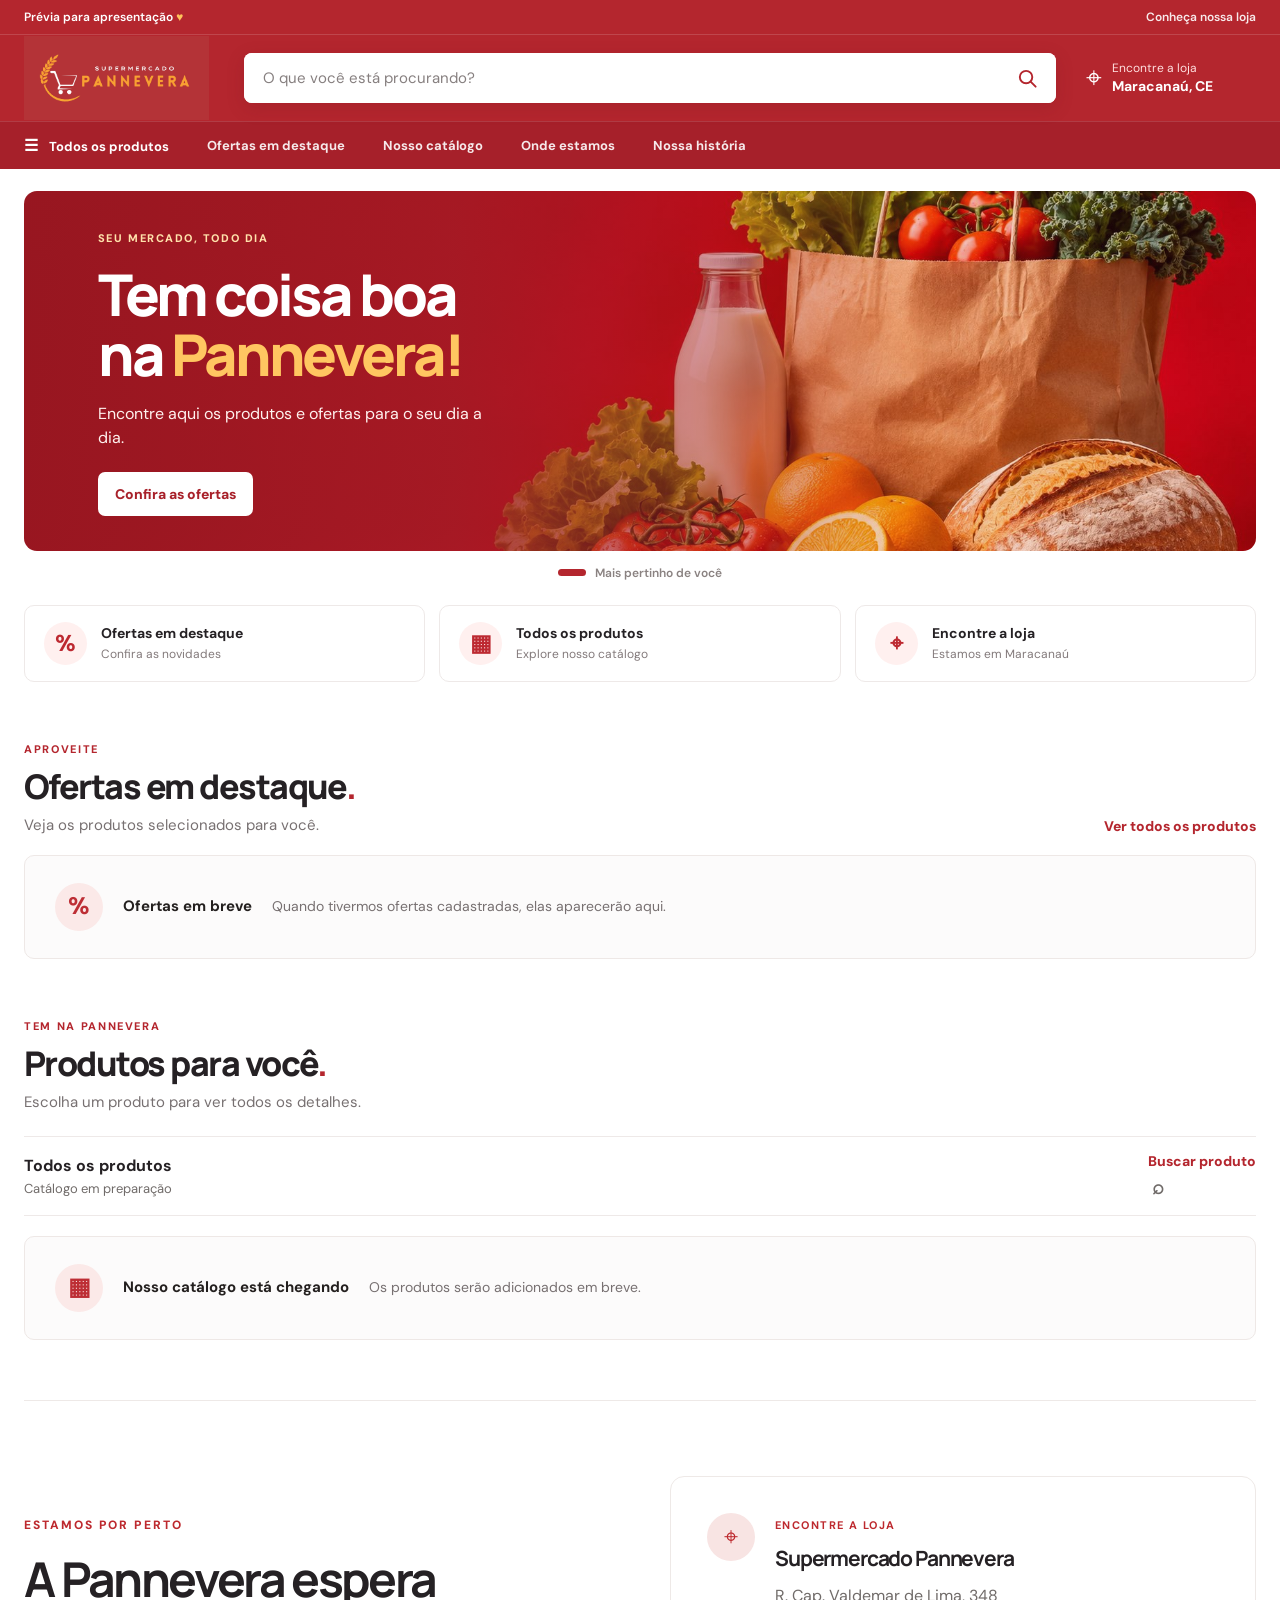
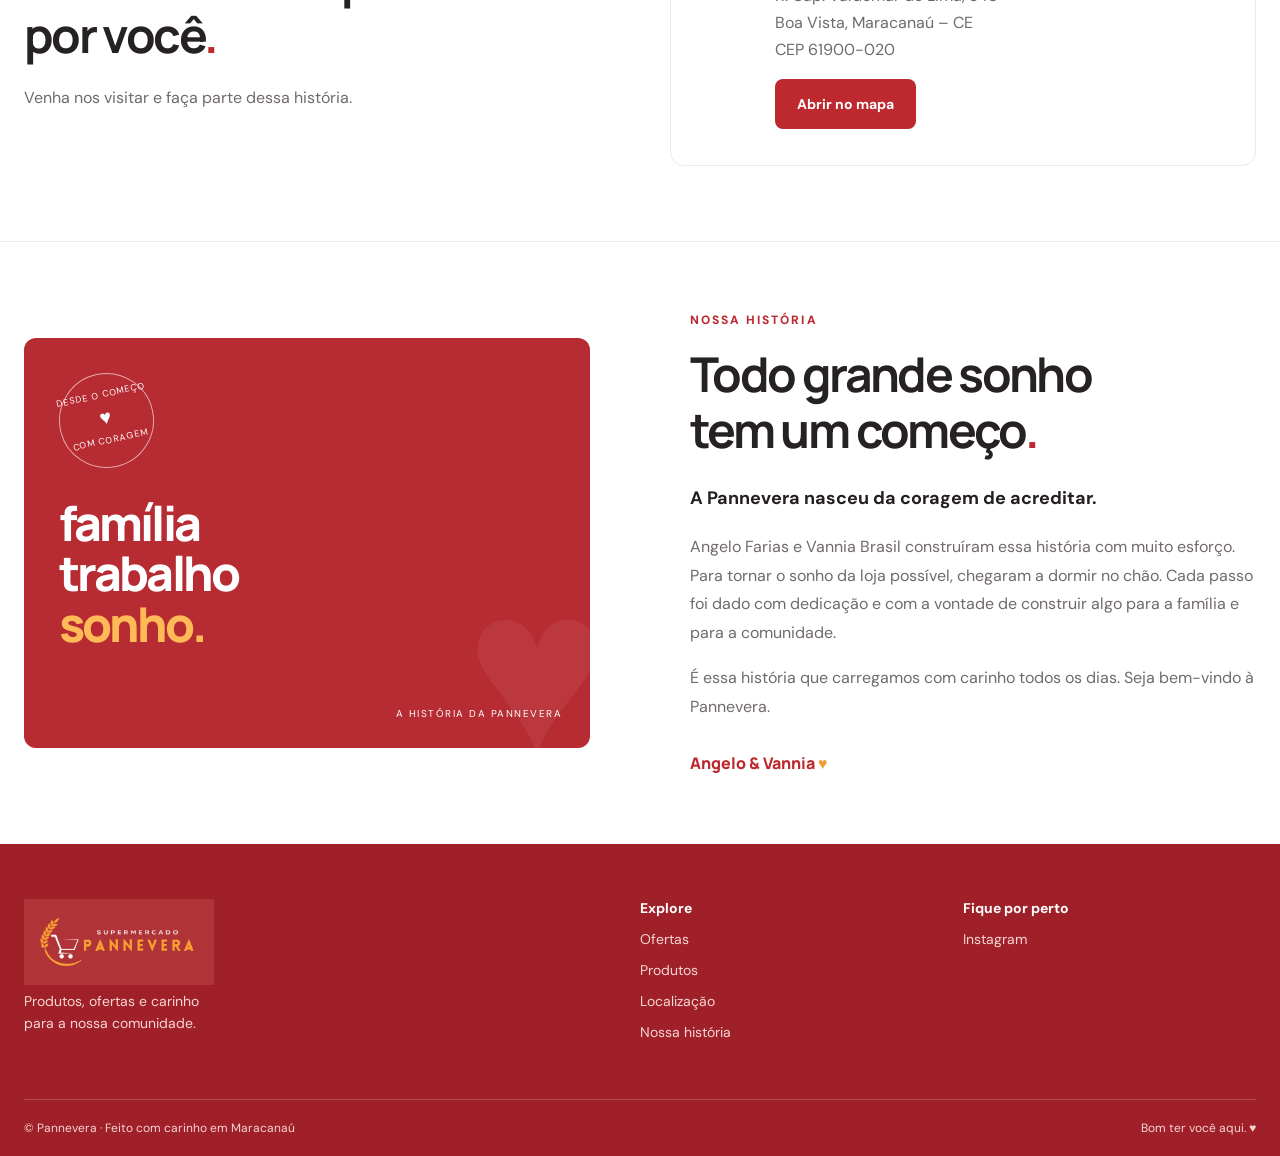
==== index.html @ aaacecc6 "Publica prévia do Supermercado Pannevera" ====
<!doctype html><html lang="pt-BR"><head><meta charset="utf-8"><meta name="viewport" content="width=device-width,initial-scale=1"><meta name="description" content="Encontre produtos e ofertas do Supermercado Pannevera em Maracanaú."><title>Pannevera | Produtos e ofertas</title><link rel="stylesheet" href="./style.css"><link rel="stylesheet" href="./redesign.css"><link rel="stylesheet" href="./home.css?v=3"></head><body class="storefront">
<header class="store-header"><div class="topline"><div class="wrap top-inner"><span>Prévia para apresentação <b>♥</b></span><a href="#localizacao">Conheça nossa loja</a></div></div><div class="wrap main-header"><a class="store-logo" href="./index.html" aria-label="Pannevera, início"><img src="./logo.png" alt="Supermercado Pannevera"></a><form id="search-form" class="header-search" role="search"><label class="sr-only" for="search">Buscar produto</label><input id="search" type="search" placeholder="O que você está procurando?" autocomplete="off"><button type="submit" aria-label="Buscar produtos"><svg viewBox="0 0 24 24" aria-hidden="true"><circle cx="10.5" cy="10.5" r="6.5"></circle><path d="m15.5 15.5 5 5"></path></svg></button></form><a class="header-location" href="#localizacao"><span class="loc-icon">⌖</span><span>Encontre a loja<strong>Maracanaú, CE</strong></span></a></div><nav class="store-nav" aria-label="Navegação principal"><div class="wrap store-nav-inner"><a class="nav-highlight" href="#produtos"><span class="menu-icon">☰</span> Todos os produtos</a><a href="#ofertas">Ofertas em destaque</a><a href="#produtos">Nosso catálogo</a><a href="#localizacao">Onde estamos</a><a href="#historia">Nossa história</a></div></nav></header><main><section class="hero-wrap wrap" aria-label="Bem-vindo à Pannevera"><div class="hero-banner"><div class="hero-content"><span class="hero-tag">SEU MERCADO, TODO DIA</span><h1>Tem coisa boa<br>na <em>Pannevera!</em></h1><p>Encontre aqui os produtos e ofertas para o seu dia a dia.</p><a href="#ofertas" class="hero-button">Confira as ofertas</a></div></div><div class="hero-bottom"><span class="active-dot"></span><span class="hero-caption">Mais pertinho de você</span></div></section>
<section class="quick-links wrap" aria-label="Acesso rápido"><a href="#ofertas"><span class="quick-icon">%</span><span><strong>Ofertas em destaque</strong><small>Confira as novidades</small></span></a><a href="#produtos"><span class="quick-icon">▦</span><span><strong>Todos os produtos</strong><small>Explore nosso catálogo</small></span></a><a href="#localizacao"><span class="quick-icon">⌖</span><span><strong>Encontre a loja</strong><small>Estamos em Maracanaú</small></span></a></section>
<section id="ofertas" class="store-section wrap"><div class="shelf-heading"><div><span class="shelf-kicker">APROVEITE</span><h2>Ofertas em destaque<span>.</span></h2><p>Veja os produtos selecionados para você.</p></div><a class="shelf-link" href="#produtos">Ver todos os produtos</a></div><div id="offers" class="catalog offers-grid" aria-live="polite"><div class="empty">Carregando ofertas...</div></div></section>
<section id="produtos" class="store-section wrap"><div class="shelf-heading"><div><span class="shelf-kicker">TEM NA PANNEVERA</span><h2>Produtos para você<span>.</span></h2><p>Escolha um produto para ver todos os detalhes.</p></div></div><div class="catalog-bar"><div><strong>Todos os produtos</strong><span id="count">Carregando catálogo...</span></div><a class="shelf-link" href="#search">Buscar produto <span>⌕</span></a></div><div id="catalog" class="catalog" aria-live="polite"></div></section><section id="localizacao" class="section wrap visit"><div><span class="eyebrow">ESTAMOS POR PERTO</span><h2>A Pannevera espera<br>por você<span class="red">.</span></h2><p>Venha nos visitar e faça parte dessa história.</p></div><div class="address-card"><span class="pin">⌖</span><div><small>ENCONTRE A LOJA</small><h3>Supermercado Pannevera</h3><p>R. Cap. Valdemar de Lima, 348<br>Boa Vista, Maracanaú – CE<br>CEP 61900-020</p><a class="button" href="https://www.google.com/maps/search/?api=1&query=R.%20Cap.%20Valdemar%20de%20Lima%2C%20348%20-%20Boa%20Vista%2C%20Maracana%C3%BA%20-%20CE%2C%2061900-020" target="_blank" rel="noopener noreferrer">Abrir no mapa</a></div></div></section><section id="historia" class="story"><div class="wrap story-grid"><div class="story-art"><div class="story-stamp">DESDE O COMEÇO<br><strong>♥</strong><br>COM CORAGEM</div><div class="story-word">família<br>trabalho<br><em>sonho.</em></div><div class="story-caption">A HISTÓRIA DA PANNEVERA</div></div><div class="story-copy"><span class="eyebrow">NOSSA HISTÓRIA</span><h2>Todo grande sonho<br>tem um começo<span class="red">.</span></h2><p class="lead">A Pannevera nasceu da coragem de acreditar.</p><p>Angelo Farias e Vannia Brasil construíram essa história com muito esforço. Para tornar o sonho da loja possível, chegaram a dormir no chão. Cada passo foi dado com dedicação e com a vontade de construir algo para a família e para a comunidade.</p><p>É essa história que carregamos com carinho todos os dias. Seja bem-vindo à Pannevera.</p><div class="signature">Angelo & Vannia <span>♥</span></div></div></div></section></main><footer><div class="wrap footer-grid"><div><img src="./logo.png" alt="Supermercado Pannevera"><p>Produtos, ofertas e carinho<br>para a nossa comunidade.</p></div><div><b>Explore</b><a href="#ofertas">Ofertas</a><a href="#produtos">Produtos</a><a href="#localizacao">Localização</a><a href="#historia">Nossa história</a></div><div><b>Fique por perto</b><a href="https://www.instagram.com/supermercadopannevera/" target="_blank" rel="noopener noreferrer">Instagram</a></div></div><div class="wrap footer-bottom">© Pannevera · Feito com carinho em Maracanaú <span>Bom ter você aqui. ♥</span></div></footer><script src="./app.js?v=preview1" defer></script></body></html>
---- style.css ----
@import url('https://fonts.googleapis.com/css2?family=DM+Sans:wght@400;500;600;700&family=Manrope:wght@400;600;700;800&display=swap');
:root{--red:#bd292e;--deep:#8c1e25;--ink:#24201f;--muted:#706b69;--pale:#fff3f2;--line:#eee9e7}*{box-sizing:border-box}html{scroll-behavior:smooth}body{margin:0;font-family:'DM Sans',sans-serif;color:var(--ink);background:white}a{color:inherit;text-decoration:none}button,input,textarea,select{font:inherit}.wrap{width:min(1180px,calc(100% - 48px));margin:auto}.header{border-bottom:1px solid var(--line);background:white}.nav{height:88px;display:flex;align-items:center;gap:54px}.brand img{width:168px;display:block;border-radius:3px}.nav nav{display:flex;gap:33px;margin-left:auto;font-size:14px;font-weight:700}.nav nav a:hover,.text-link:hover{color:var(--red)}.nav-cta{padding:13px 19px;border:1px solid #ead8d8;border-radius:8px;color:var(--red);font-size:14px;font-weight:700}.hero{display:grid;grid-template-columns:1fr 0.92fr;gap:65px;align-items:center;padding-top:69px;padding-bottom:74px}.eyebrow{font-size:12px;letter-spacing:.17em;font-weight:800;color:var(--red);display:block}.eyebrow i{display:inline-block;width:8px;height:8px;border-radius:100%;background:var(--red);margin-right:8px}h1,h2,h3,p{margin-top:0}h1,h2,h3{font-family:Manrope,sans-serif;letter-spacing:-.055em}h1{font-size:clamp(48px,5.3vw,72px);line-height:1.08;margin:25px 0}h1 em{font-style:normal;color:var(--red)}.hero-copy>p{color:var(--muted);font-size:18px;line-height:1.7;max-width:440px}.hero-actions{display:flex;align-items:center;gap:28px;margin-top:32px}.button{display:inline-flex;align-items:center;justify-content:center;background:var(--red);color:white;padding:16px 22px;border:0;border-radius:8px;font-weight:700;font-size:14px;cursor:pointer}.button:hover{background:var(--deep)}.text-link{font-size:14px;font-weight:700}.text-link span{color:var(--red)}.hero-note{display:flex;gap:12px;align-items:center;margin-top:50px;color:var(--muted);font-size:13px;line-height:1.5}.hero-note b{color:var(--ink)}.note-icon{display:grid;place-items:center;width:40px;height:40px;border-radius:50%;background:var(--pale);color:var(--red)}.hero-art{height:440px;position:relative;overflow:hidden;border-radius:18px;background:#b42b31;color:#fff2e9;padding:28px;box-shadow:0 20px 40px #9d34341a}.hero-art:before,.hero-art:after{content:'';position:absolute;width:400px;height:400px;border:1px solid #ffffff35;border-radius:50%;top:45px;left:20%;}.hero-art:after{width:320px;height:320px;top:85px;left:28%}.art-top,.art-bottom{position:absolute;font-weight:700;letter-spacing:.15em;font-size:10px;z-index:2}.art-bottom{bottom:28px;left:28px;right:28px;display:flex;justify-content:space-between}.basket{position:absolute;z-index:1;font-size:164px;top:100px;left:26%;filter:drop-shadow(0 14px 10px #751a1f55)}.art-label{position:absolute;z-index:3;bottom:74px;right:24px;background:#ffb249;color:#832027;padding:14px 22px;transform:rotate(-5deg);border-radius:4px}.art-label small,.art-label strong{display:block}.art-label small{font-size:9px;letter-spacing:.12em;font-weight:bold}.art-label strong{font-family:Manrope;font-size:24px}.spark{position:absolute;color:#ffb249;font-size:44px}.s1{top:70px;right:50px}.s2{bottom:110px;left:45px}.benefits{background:#faf8f7;border-block:1px solid var(--line)}.benefits-inner{display:grid;grid-template-columns:repeat(3,1fr);padding:26px 0}.benefits-inner>div{display:flex;justify-content:center;gap:18px;border-right:1px solid #e8e1df}.benefits-inner>div:last-child{border:0}.benefits b{font-family:Manrope;font-size:24px;color:#d99b9b}.benefits strong,.benefits small{display:block;font-size:14px}.benefits small{color:var(--muted);margin-top:3px}.section{padding-top:110px;padding-bottom:110px}.section-head{display:flex;justify-content:space-between;align-items:end;gap:30px}.section-head p{max-width:300px;color:var(--muted);line-height:1.6}.section h2,.story h2{font-size:clamp(34px,4vw,48px);line-height:1.17;margin:18px 0 24px}.red{color:var(--red)}.catalog-bar{margin-top:45px;padding:20px 0;border-block:1px solid var(--line);display:flex;justify-content:space-between;align-items:center;gap:20px}.catalog-bar strong,.catalog-bar span{display:block}.catalog-bar span{font-size:13px;color:var(--muted);margin-top:4px}.search{display:flex;align-items:center;gap:8px;background:#f7f6f5;padding:10px 14px;border-radius:8px}.search span{font-size:24px!important;margin:0}.search input{border:0;background:none;outline:none;min-width:190px}.catalog{display:grid;grid-template-columns:repeat(4,1fr);gap:20px;margin-top:28px}.empty{grid-column:1/-1;background:#faf8f7;text-align:center;padding:45px 20px;border-radius:12px;color:var(--muted);line-height:1.7}.empty strong{display:block;color:var(--ink);font-size:18px}.product{border:1px solid var(--line);border-radius:12px;overflow:hidden;transition:transform .2s,box-shadow .2s}.product:hover{transform:translateY(-4px);box-shadow:0 10px 30px #22111110}.product-image{height:185px;background:#f8f5f4;display:grid;place-items:center;font-size:48px}.product-image img{width:100%;height:100%;object-fit:contain}.product-info{padding:18px}.product-info h3{font-size:17px;letter-spacing:-.02em;margin:4px 0 10px}.product-info small{color:var(--muted)}.product-info strong{display:block;color:var(--red);font-size:20px;margin-top:12px}.story{background:#fff6f5;padding:105px 0}.story-grid{display:grid;grid-template-columns:1fr 1fr;gap:100px;align-items:center}.story-art{height:410px;background:#be3034;border-radius:14px;padding:35px;color:white;position:relative;overflow:hidden}.story-art:after{content:'♥';position:absolute;font-size:240px;right:-18px;bottom:-80px;color:#ffffff10}.story-stamp{font-size:9px;line-height:1.6;letter-spacing:.12em;border:1px solid #ffffff99;width:95px;height:95px;border-radius:50%;text-align:center;padding-top:13px;transform:rotate(-12deg)}.story-stamp strong{font-size:20px}.story-word{font:800 48px/1.05 Manrope;letter-spacing:-.06em;margin-top:30px}.story-word em{color:#ffba58;font-style:normal}.story-caption{position:absolute;bottom:28px;right:28px;letter-spacing:.15em;font-size:10px}.story-copy p{color:var(--muted);line-height:1.8}.story-copy .lead{color:var(--ink);font-weight:700;font-size:18px}.signature{font-family:Manrope;font-weight:800;margin-top:30px;color:var(--red)}.signature span{color:#ef9c39}.visit{display:grid;grid-template-columns:1fr 1fr;gap:60px;align-items:center}.visit>div>p{color:var(--muted)}.address-card{background:#faf8f7;border:1px solid var(--line);border-radius:14px;padding:36px;display:flex;gap:20px}.pin{width:48px;height:48px;flex-shrink:0;display:grid;place-items:center;background:#f8e4e3;color:var(--red);border-radius:50%;font-size:25px}.address-card small{font-size:11px;letter-spacing:.13em;font-weight:bold;color:var(--red)}.address-card h3{margin:10px 0;font-size:21px}.address-card p{line-height:1.7;color:var(--muted)}footer{background:#9f252b;color:#fff}footer .footer-grid{display:grid;grid-template-columns:2fr 1fr 1fr;gap:30px;padding-top:55px;padding-bottom:45px}footer img{width:190px}footer p{font-size:14px;line-height:1.6;color:#f6d5d4}footer b,footer a{display:block;font-size:14px;margin:0 0 13px}footer a{color:#f6d5d4}.footer-bottom{padding:20px 0;border-top:1px solid #ffffff33;font-size:12px;color:#f6d5d4}.footer-bottom span{float:right}.detail{max-width:900px;margin:60px auto 100px;display:grid;grid-template-columns:1fr 1fr;gap:55px}.detail .product-image{height:380px;border-radius:14px}.detail h1{font-size:42px}.detail .price{font-size:30px;color:var(--red);font-weight:800}.detail p{line-height:1.7;color:var(--muted)}.back{color:var(--red);font-weight:700;display:inline-block;margin-top:35px}.panel{max-width:900px;margin:50px auto 100px}.panel h1{font-size:40px}.panel form{display:grid;grid-template-columns:1fr 1fr;gap:16px;background:#faf8f7;padding:28px;border-radius:12px}.panel label{display:flex;flex-direction:column;gap:7px;font-size:14px;font-weight:700}.panel input,.panel textarea{padding:12px;border:1px solid #ddd4d2;border-radius:7px;background:white}.panel textarea{min-height:90px}.wide{grid-column:1/-1}.panel-list{margin-top:40px}.admin-row{display:flex;justify-content:space-between;align-items:center;gap:16px;border-bottom:1px solid var(--line);padding:15px 0}.admin-row button{border:1px solid #ddd;background:white;border-radius:6px;padding:8px 12px;cursor:pointer}.admin-row .delete{color:var(--red)}.notice{color:var(--red);font-weight:700}.help{color:var(--muted);line-height:1.6;font-size:14px}@media(max-width:760px){.wrap{width:min(100% - 32px,1180px)}.nav{height:72px;gap:10px}.brand img{width:140px}.nav nav{gap:13px;font-size:12px}.nav-cta{display:none}.hero{grid-template-columns:1fr;gap:30px;padding-top:45px}.hero-art{height:310px}.basket{font-size:110px;top:70px}.hero-art:before{top:0}.hero-art:after{top:30px}.hero-note{margin-top:30px}.benefits-inner>div{justify-content:start;gap:8px}.benefits b{display:none}.benefits strong,.benefits small{font-size:12px}.benefits-inner>div+div{padding-left:10px}.section{padding-top:75px;padding-bottom:75px}.section-head{display:block}.catalog{grid-template-columns:repeat(2,1fr);gap:12px}.product-image{height:140px}.story-grid,.visit,.detail{grid-template-columns:1fr;gap:35px}.story{padding:75px 0}.story-art{height:320px}.story-word{font-size:39px}.footer-grid{grid-template-columns:1fr 1fr!important}footer .footer-grid>div:first-child{grid-column:1/-1}.footer-bottom span{display:none}.detail{margin:30px auto 70px}.detail .product-image{height:280px}.panel form{grid-template-columns:1fr}.wide{grid-column:auto}.catalog-bar{align-items:stretch;flex-direction:column}.search input{width:100%}}
---- redesign.css ----
.header{background:#b72b32;border:0;color:white}.nav{height:88px}.brand img{width:168px}.nav nav{gap:30px}.nav nav a{color:#fff;opacity:.88;transition:opacity .2s}.nav nav a:hover{color:white;opacity:1}.nav-cta{border-color:#fff8;color:white;transition:background .2s,color .2s}.nav-cta:hover{background:white;color:var(--red)}
.shop-intro{display:grid;grid-template-columns:1fr .72fr;align-items:center;gap:50px;padding-top:50px;padding-bottom:52px}.shop-intro h1{font-size:clamp(40px,4.6vw,61px);line-height:1.12;margin:18px 0}.shop-intro h1 em{font-style:normal;color:var(--red)}.shop-intro p,.section-title p{color:var(--muted);line-height:1.65}.shop-intro .button{margin-top:10px}.intro-card{min-height:250px;border:1px solid #eee5e3;border-radius:20px;background:#fff;display:flex;flex-direction:column;justify-content:space-between;padding:25px 30px;overflow:hidden;box-shadow:0 14px 40px #4c17170a}.intro-card>span{font-size:10px;letter-spacing:.16em;font-weight:800;color:#9b8b88}.intro-icons{text-align:center;font-size:50px;letter-spacing:10px}.intro-icons b{font-size:82px}.intro-card strong{font:800 24px Manrope;letter-spacing:-.05em}.intro-card strong span{color:var(--red)}
.shopping-section{padding-top:46px;padding-bottom:46px;border-top:1px solid var(--line);scroll-margin-top:24px}.section-title{display:flex;align-items:end;justify-content:space-between;gap:24px}.section-title h2{font:800 clamp(32px,3.7vw,44px)/1.15 Manrope;letter-spacing:-.055em;margin:13px 0 8px}.section-title p{margin:0}.section-title .text-link{white-space:nowrap;padding-bottom:5px;color:var(--red)}.offers-grid{margin-top:25px}.catalog-bar{margin-top:25px}.empty{background:#fff;border:1px dashed #e2d6d4;padding:35px 20px}.product{position:relative}.product-image{background:#faf8f7}.offer-label{position:absolute;top:12px;left:12px;z-index:1;padding:7px 10px;background:var(--red);color:white;border-radius:5px;font-size:11px;letter-spacing:.05em;font-weight:800}.offer-until{display:block;margin-top:7px;color:var(--muted);font-size:12px}.story{background:white;border-top:1px solid var(--line);padding:75px 0}.story-art{background:#b72b32}.visit{border-top:1px solid var(--line);padding-top:75px;padding-bottom:75px}.address-card{background:#fff}.product,.button,.intro-card{transition:transform .2s ease,box-shadow .2s ease,background-color .2s ease}.button:hover{transform:translateY(-2px)}.product:hover{transform:translateY(-5px)}.panel label.offer-check{flex-direction:row;align-items:center;gap:10px}.panel label.offer-check input{width:18px;height:18px;accent-color:var(--red)}
@media(max-width:760px){.nav{height:auto;min-height:78px;flex-wrap:wrap;padding-top:10px;padding-bottom:10px}.nav nav{width:100%;order:2;margin:0;justify-content:space-between;gap:8px;font-size:12px}.shop-intro{grid-template-columns:1fr;gap:25px;padding-top:40px;padding-bottom:40px}.shop-intro h1{font-size:40px}.intro-card{min-height:175px;padding:18px 22px}.intro-icons{font-size:30px}.intro-icons b{font-size:52px}.intro-card strong{font-size:20px}.shopping-section{padding-top:36px;padding-bottom:36px}.section-title{align-items:start;flex-direction:column;gap:14px}.section-title h2{font-size:33px}.section-title .text-link{padding:0}.story{padding:60px 0}.visit{padding-top:60px;padding-bottom:60px}}
@media(prefers-reduced-motion:reduce){html{scroll-behavior:auto}.product,.button,.intro-card,.nav nav a,.nav-cta{transition:none}.button:hover,.product:hover{transform:none}}
---- home.css ----
.storefront{--retail-red:#b4262e;--red-dark:#8f1d25;--red-light:#fff2f1;--store-ink:#252124;color:var(--store-ink);background:#fff;font-family:'DM Sans',sans-serif}.storefront .wrap{width:min(1240px,calc(100% - 48px))}.sr-only{position:absolute;width:1px;height:1px;padding:0;margin:-1px;overflow:hidden;clip:rect(0,0,0,0);white-space:nowrap;border:0}.store-header{color:white;background:var(--retail-red)}.topline{border-bottom:1px solid #ffffff26;font-size:12px;font-weight:600}.top-inner{height:34px;display:flex;align-items:center;justify-content:space-between}.top-inner b{color:#ffc35b}.top-inner a{color:#fff;opacity:.9}.main-header{display:grid;grid-template-columns:190px minmax(200px,1fr) 170px;align-items:center;gap:30px;min-height:86px}.store-logo img{display:block;width:185px;mix-blend-mode:lighten}.header-search{height:50px;display:flex;overflow:hidden;background:white;border-radius:8px;box-shadow:0 5px 18px #71121c33}.header-search:focus-within{outline:3px solid #ffd279}.header-search input{width:100%;border:0;outline:0;background:#fff;padding:0 19px;font-size:15px;color:#272123}.header-search input::placeholder{color:#867f7f}.header-search button{width:60px;border:0;background:#fff;display:grid;place-items:center;cursor:pointer}.header-search button svg{width:23px;fill:none;stroke:var(--retail-red);stroke-width:2;stroke-linecap:round}.header-location{display:flex;gap:10px;align-items:center;font-size:12px;color:#ffdfdf;line-height:1.4}.header-location strong{display:block;color:white;font-size:14px}.loc-icon{font-size:28px;color:white}.store-nav{border-top:1px solid #ffffff20;background:#a6202a}.store-nav-inner{display:flex;align-items:center;gap:38px;min-height:47px;font-size:13px;font-weight:700;white-space:nowrap}.store-nav a{color:white;opacity:.9;transition:opacity .2s}.store-nav a:hover{opacity:1}.store-nav .nav-highlight{opacity:1}.menu-icon{font-size:16px;margin-right:8px}
.hero-wrap{padding-top:22px}.hero-banner{min-height:330px;display:flex;align-items:center;border-radius:13px;overflow:hidden;background-color:#b32730;background-image:linear-gradient(90deg,rgba(151,23,33,.96) 0%,rgba(161,28,38,.88) 35%,rgba(173,31,42,.14) 72%),url('./hero-groceries.jpg');background-size:cover;background-position:center}.hero-content{color:white;width:55%;padding:35px 6%}.hero-tag{display:inline-block;font-size:11px;letter-spacing:.14em;font-weight:800;color:#ffe2ab}.hero-content h1{font:800 clamp(35px,4.5vw,58px)/1.05 Manrope,sans-serif;letter-spacing:-.055em;margin:17px 0}.hero-content h1 em{font-style:normal;color:#ffc661}.hero-content p{font-size:16px;max-width:400px;line-height:1.5;color:#fff2ef;margin-bottom:22px}.hero-button{display:inline-flex;align-items:center;gap:24px;background:white;color:#a8212a;font-size:14px;font-weight:800;padding:13px 17px;border-radius:7px;transition:transform .2s,box-shadow .2s}.hero-button:hover{transform:translateY(-2px);box-shadow:0 8px 18px #73151c55}.hero-button span{font-size:22px;line-height:14px}.hero-bottom{display:flex;align-items:center;justify-content:center;gap:9px;margin:14px 0 2px}.active-dot{height:7px;width:28px;border-radius:20px;background:var(--retail-red)}.hero-caption{color:#8a8281;font-size:12px;font-weight:600}
.quick-links{display:grid;grid-template-columns:repeat(3,1fr);gap:14px;margin-top:24px}.quick-links>a{display:flex;gap:14px;align-items:center;padding:16px 19px;border:1px solid #eee9e8;border-radius:10px;background:white;transition:transform .2s,box-shadow .2s,border-color .2s}.quick-links>a:hover{transform:translateY(-3px);border-color:#ecc5c4;box-shadow:0 10px 25px #601e1e0c}.quick-icon{width:43px;height:43px;border-radius:50%;background:#fff0ef;color:#bd2931;display:grid;place-items:center;font-size:23px;font-weight:800;flex:none}.quick-links strong,.quick-links small{display:block}.quick-links strong{font-size:14px}.quick-links small{font-size:12px;color:#837a7b;margin-top:4px}.quick-links a>b{margin-left:auto;color:#b82a31;font-size:22px}
.store-section{padding-top:55px;scroll-margin-top:20px}.shelf-heading{display:flex;justify-content:space-between;align-items:end;gap:20px}.shelf-kicker{color:#b4262e;font-size:11px;letter-spacing:.15em;font-weight:800}.shelf-heading h2{font:800 clamp(26px,3vw,34px)/1.2 Manrope,sans-serif;letter-spacing:-.045em;margin:8px 0}.shelf-heading h2 span{color:#b4262e}.shelf-heading p{margin:0;color:#777071;font-size:15px}.shelf-link{font-size:14px;font-weight:800;color:#b4262e;white-space:nowrap}.shelf-link span{font-size:20px;vertical-align:-1px;margin-left:4px}.storefront .catalog{margin-top:20px;gap:16px;grid-template-columns:repeat(5,1fr)}.storefront .empty{grid-column:1/-1;text-align:left;display:flex;align-items:center;gap:6px 20px;flex-wrap:wrap;padding:27px 30px;border:1px solid #eee8e6;background:#fcfbfb;color:#777071;border-radius:10px}.storefront .empty:before{content:'%';font-size:24px;font-weight:800;color:#bd2e35;display:grid;place-items:center;width:48px;height:48px;flex:none;border-radius:50%;background:#fbe9e8}.storefront #catalog .empty:before{content:'▦'}.storefront .empty strong{font-size:15px}.storefront .empty span{font-size:14px}.storefront .product{border:1px solid #eee9e8;box-shadow:none;border-radius:10px;transition:transform .2s,box-shadow .2s}.storefront .product:hover{box-shadow:0 12px 30px #36100d12}.storefront .product-image{height:180px;background:#fbfafa}.storefront .product-info h3{font-size:15px;line-height:1.4;min-height:42px}.storefront .product-info strong{font-size:22px;color:#262123}.storefront .offer-label{background:#c52b32}.storefront .catalog-bar{border:0;border-top:1px solid #eee9e8;border-bottom:1px solid #eee9e8;margin-top:24px;padding:15px 0}.storefront .visit{margin-top:60px}.storefront .story{padding:70px 0}.storefront .story-art{border-radius:12px}.storefront footer{background:#9f2028}
@media(max-width:850px){.main-header{grid-template-columns:155px 1fr;gap:14px}.store-logo img{width:150px}.header-location{display:none}.store-nav-inner{gap:23px;overflow-x:auto;scrollbar-width:none}.store-nav-inner::-webkit-scrollbar{display:none}.storefront .catalog{grid-template-columns:repeat(3,1fr)}.hero-banner{min-height:285px}.hero-content{width:65%}.quick-links{gap:8px}.quick-links>a{padding:12px}.quick-links small{font-size:11px}}
@media(max-width:600px){.storefront .wrap{width:calc(100% - 32px)}.topline{font-size:11px}.main-header{grid-template-columns:1fr;gap:10px;padding-top:12px;padding-bottom:14px}.store-logo img{width:145px}.header-search{height:46px}.store-nav-inner{min-height:44px}.hero-wrap{padding-top:15px}.hero-banner{min-height:295px;background-position:62% center;background-image:linear-gradient(90deg,rgba(151,23,33,.96),rgba(161,28,38,.82) 55%,rgba(173,31,42,.16)),url('./hero-groceries.jpg')}.hero-content{width:82%;padding:24px}.hero-content h1{font-size:36px}.hero-content p{font-size:14px}.hero-bottom{margin-top:12px}.quick-links{grid-template-columns:1fr;gap:8px;margin-top:18px}.quick-links>a{padding:10px 14px}.quick-icon{width:38px;height:38px;font-size:20px}.store-section{padding-top:45px}.shelf-heading{align-items:flex-start;flex-direction:column;gap:12px}.shelf-heading h2{font-size:28px}.storefront .catalog{grid-template-columns:repeat(2,1fr);gap:10px}.storefront .product-image{height:140px}.storefront .product-info{padding:13px}.storefront .product-info strong{font-size:19px}.storefront .empty{padding:20px;align-items:center}.storefront .empty span{width:100%;padding-left:0}.storefront .catalog-bar{flex-direction:row;align-items:center}.storefront .visit{margin-top:45px}}
@media(prefers-reduced-motion:reduce){.storefront *{scroll-behavior:auto!important;transition:none!important;animation:none!important}.quick-links>a:hover,.hero-button:hover{transform:none}}
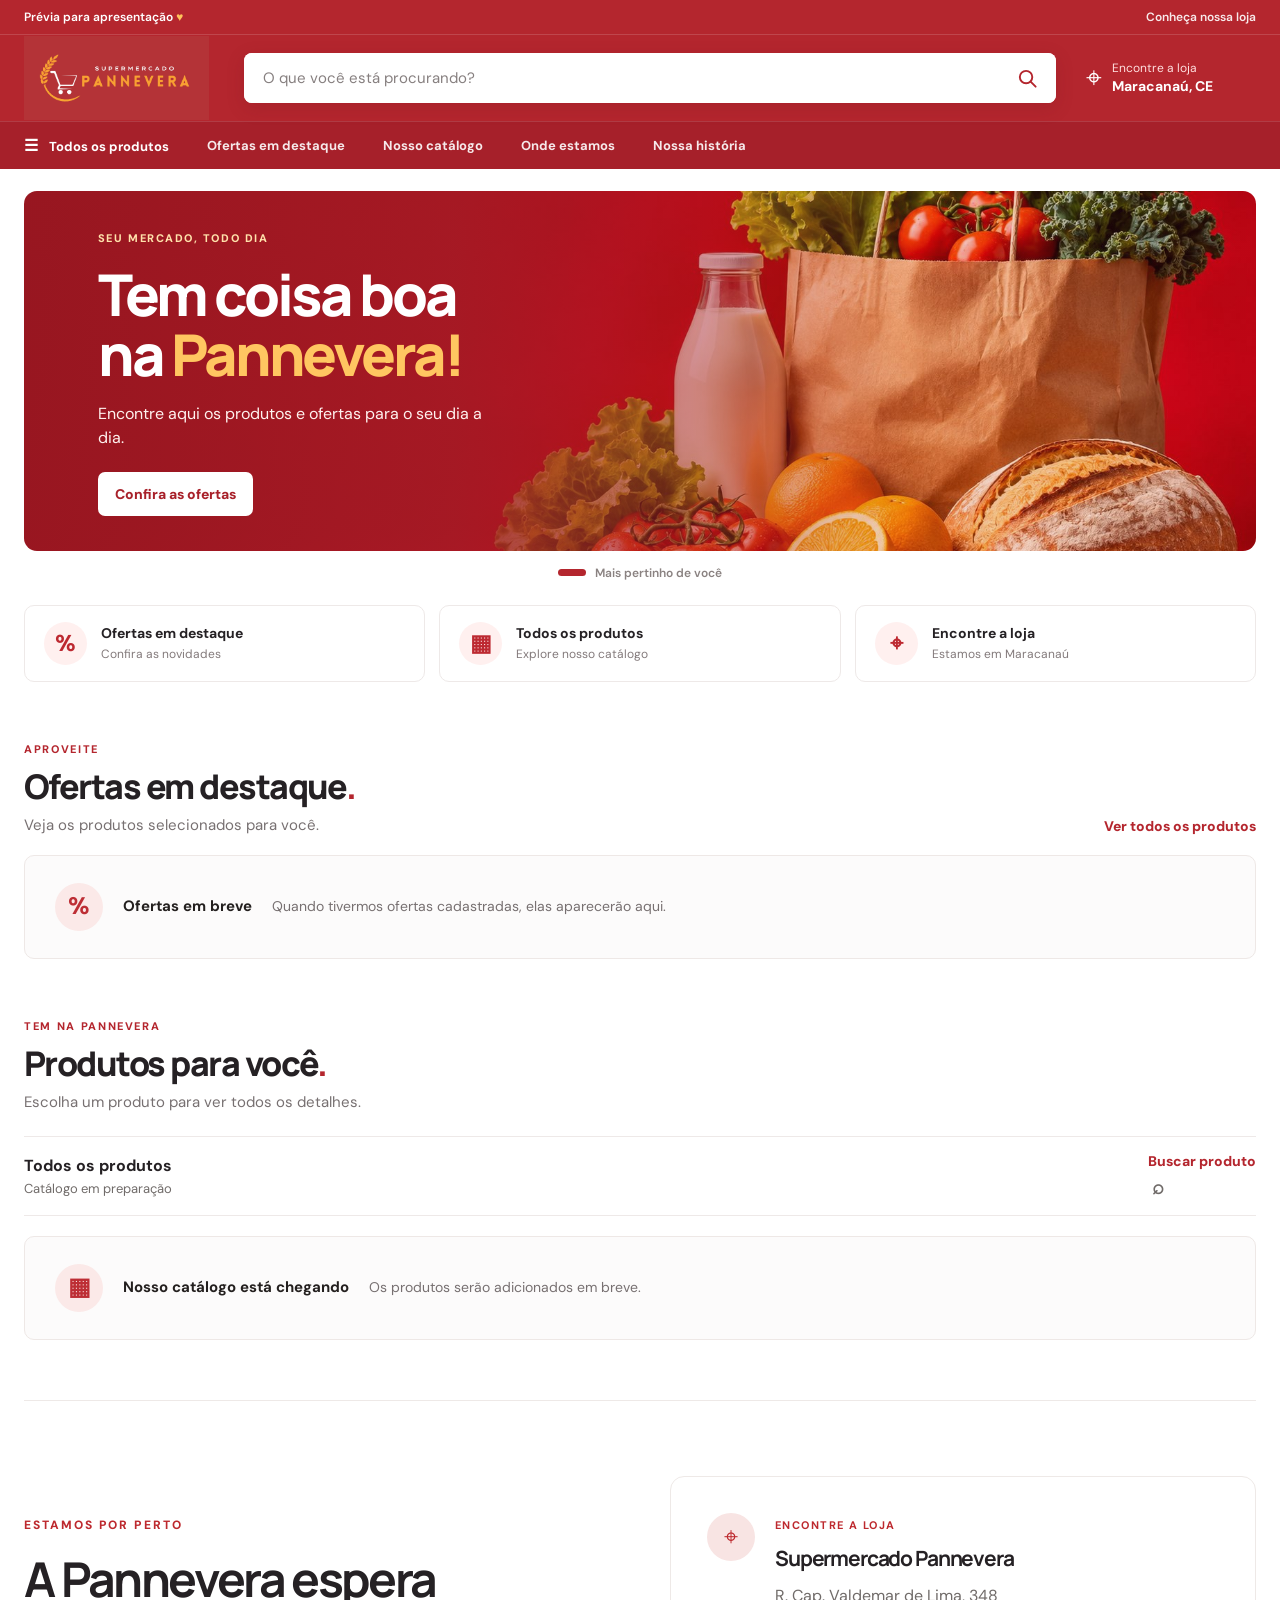
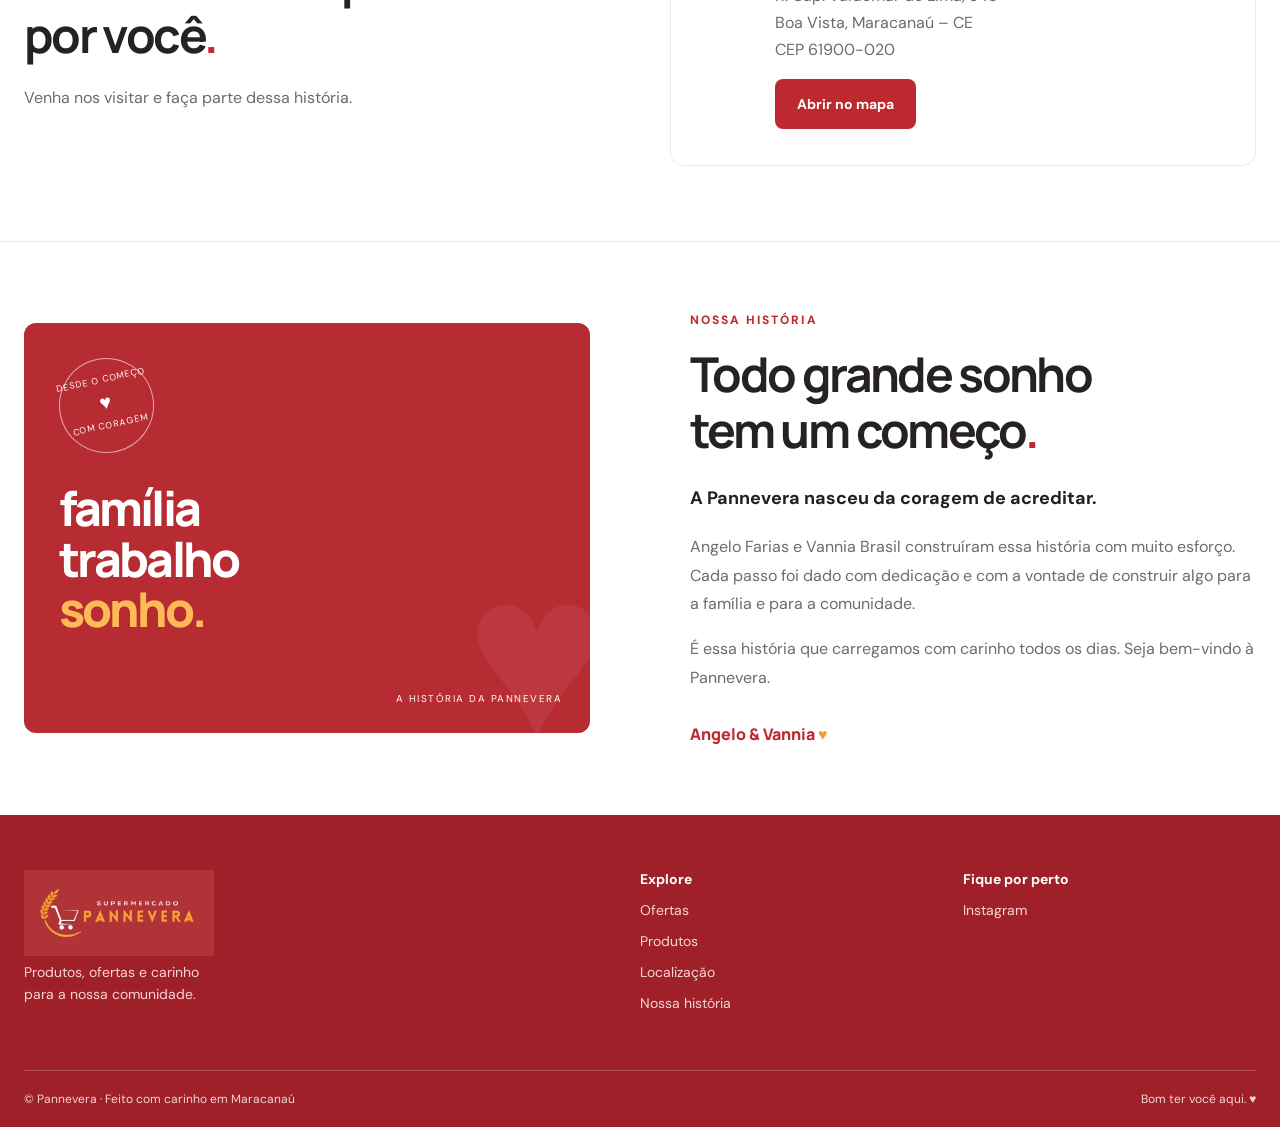
==== commit c5428867: "Atualiza a história da Pannevera" ====
--- a/index.html
+++ b/index.html
@@ -2,4 +2,4 @@
 <header class="store-header"><div class="topline"><div class="wrap top-inner"><span>Prévia para apresentação <b>♥</b></span><a href="#localizacao">Conheça nossa loja</a></div></div><div class="wrap main-header"><a class="store-logo" href="./index.html" aria-label="Pannevera, início"><img src="./logo.png" alt="Supermercado Pannevera"></a><form id="search-form" class="header-search" role="search"><label class="sr-only" for="search">Buscar produto</label><input id="search" type="search" placeholder="O que você está procurando?" autocomplete="off"><button type="submit" aria-label="Buscar produtos"><svg viewBox="0 0 24 24" aria-hidden="true"><circle cx="10.5" cy="10.5" r="6.5"></circle><path d="m15.5 15.5 5 5"></path></svg></button></form><a class="header-location" href="#localizacao"><span class="loc-icon">⌖</span><span>Encontre a loja<strong>Maracanaú, CE</strong></span></a></div><nav class="store-nav" aria-label="Navegação principal"><div class="wrap store-nav-inner"><a class="nav-highlight" href="#produtos"><span class="menu-icon">☰</span> Todos os produtos</a><a href="#ofertas">Ofertas em destaque</a><a href="#produtos">Nosso catálogo</a><a href="#localizacao">Onde estamos</a><a href="#historia">Nossa história</a></div></nav></header><main><section class="hero-wrap wrap" aria-label="Bem-vindo à Pannevera"><div class="hero-banner"><div class="hero-content"><span class="hero-tag">SEU MERCADO, TODO DIA</span><h1>Tem coisa boa<br>na <em>Pannevera!</em></h1><p>Encontre aqui os produtos e ofertas para o seu dia a dia.</p><a href="#ofertas" class="hero-button">Confira as ofertas</a></div></div><div class="hero-bottom"><span class="active-dot"></span><span class="hero-caption">Mais pertinho de você</span></div></section>
 <section class="quick-links wrap" aria-label="Acesso rápido"><a href="#ofertas"><span class="quick-icon">%</span><span><strong>Ofertas em destaque</strong><small>Confira as novidades</small></span></a><a href="#produtos"><span class="quick-icon">▦</span><span><strong>Todos os produtos</strong><small>Explore nosso catálogo</small></span></a><a href="#localizacao"><span class="quick-icon">⌖</span><span><strong>Encontre a loja</strong><small>Estamos em Maracanaú</small></span></a></section>
 <section id="ofertas" class="store-section wrap"><div class="shelf-heading"><div><span class="shelf-kicker">APROVEITE</span><h2>Ofertas em destaque<span>.</span></h2><p>Veja os produtos selecionados para você.</p></div><a class="shelf-link" href="#produtos">Ver todos os produtos</a></div><div id="offers" class="catalog offers-grid" aria-live="polite"><div class="empty">Carregando ofertas...</div></div></section>
-<section id="produtos" class="store-section wrap"><div class="shelf-heading"><div><span class="shelf-kicker">TEM NA PANNEVERA</span><h2>Produtos para você<span>.</span></h2><p>Escolha um produto para ver todos os detalhes.</p></div></div><div class="catalog-bar"><div><strong>Todos os produtos</strong><span id="count">Carregando catálogo...</span></div><a class="shelf-link" href="#search">Buscar produto <span>⌕</span></a></div><div id="catalog" class="catalog" aria-live="polite"></div></section><section id="localizacao" class="section wrap visit"><div><span class="eyebrow">ESTAMOS POR PERTO</span><h2>A Pannevera espera<br>por você<span class="red">.</span></h2><p>Venha nos visitar e faça parte dessa história.</p></div><div class="address-card"><span class="pin">⌖</span><div><small>ENCONTRE A LOJA</small><h3>Supermercado Pannevera</h3><p>R. Cap. Valdemar de Lima, 348<br>Boa Vista, Maracanaú – CE<br>CEP 61900-020</p><a class="button" href="https://www.google.com/maps/search/?api=1&query=R.%20Cap.%20Valdemar%20de%20Lima%2C%20348%20-%20Boa%20Vista%2C%20Maracana%C3%BA%20-%20CE%2C%2061900-020" target="_blank" rel="noopener noreferrer">Abrir no mapa</a></div></div></section><section id="historia" class="story"><div class="wrap story-grid"><div class="story-art"><div class="story-stamp">DESDE O COMEÇO<br><strong>♥</strong><br>COM CORAGEM</div><div class="story-word">família<br>trabalho<br><em>sonho.</em></div><div class="story-caption">A HISTÓRIA DA PANNEVERA</div></div><div class="story-copy"><span class="eyebrow">NOSSA HISTÓRIA</span><h2>Todo grande sonho<br>tem um começo<span class="red">.</span></h2><p class="lead">A Pannevera nasceu da coragem de acreditar.</p><p>Angelo Farias e Vannia Brasil construíram essa história com muito esforço. Para tornar o sonho da loja possível, chegaram a dormir no chão. Cada passo foi dado com dedicação e com a vontade de construir algo para a família e para a comunidade.</p><p>É essa história que carregamos com carinho todos os dias. Seja bem-vindo à Pannevera.</p><div class="signature">Angelo & Vannia <span>♥</span></div></div></div></section></main><footer><div class="wrap footer-grid"><div><img src="./logo.png" alt="Supermercado Pannevera"><p>Produtos, ofertas e carinho<br>para a nossa comunidade.</p></div><div><b>Explore</b><a href="#ofertas">Ofertas</a><a href="#produtos">Produtos</a><a href="#localizacao">Localização</a><a href="#historia">Nossa história</a></div><div><b>Fique por perto</b><a href="https://www.instagram.com/supermercadopannevera/" target="_blank" rel="noopener noreferrer">Instagram</a></div></div><div class="wrap footer-bottom">© Pannevera · Feito com carinho em Maracanaú <span>Bom ter você aqui. ♥</span></div></footer><script src="./app.js?v=preview1" defer></script></body></html>+<section id="produtos" class="store-section wrap"><div class="shelf-heading"><div><span class="shelf-kicker">TEM NA PANNEVERA</span><h2>Produtos para você<span>.</span></h2><p>Escolha um produto para ver todos os detalhes.</p></div></div><div class="catalog-bar"><div><strong>Todos os produtos</strong><span id="count">Carregando catálogo...</span></div><a class="shelf-link" href="#search">Buscar produto <span>⌕</span></a></div><div id="catalog" class="catalog" aria-live="polite"></div></section><section id="localizacao" class="section wrap visit"><div><span class="eyebrow">ESTAMOS POR PERTO</span><h2>A Pannevera espera<br>por você<span class="red">.</span></h2><p>Venha nos visitar e faça parte dessa história.</p></div><div class="address-card"><span class="pin">⌖</span><div><small>ENCONTRE A LOJA</small><h3>Supermercado Pannevera</h3><p>R. Cap. Valdemar de Lima, 348<br>Boa Vista, Maracanaú – CE<br>CEP 61900-020</p><a class="button" href="https://www.google.com/maps/search/?api=1&query=R.%20Cap.%20Valdemar%20de%20Lima%2C%20348%20-%20Boa%20Vista%2C%20Maracana%C3%BA%20-%20CE%2C%2061900-020" target="_blank" rel="noopener noreferrer">Abrir no mapa</a></div></div></section><section id="historia" class="story"><div class="wrap story-grid"><div class="story-art"><div class="story-stamp">DESDE O COMEÇO<br><strong>♥</strong><br>COM CORAGEM</div><div class="story-word">família<br>trabalho<br><em>sonho.</em></div><div class="story-caption">A HISTÓRIA DA PANNEVERA</div></div><div class="story-copy"><span class="eyebrow">NOSSA HISTÓRIA</span><h2>Todo grande sonho<br>tem um começo<span class="red">.</span></h2><p class="lead">A Pannevera nasceu da coragem de acreditar.</p><p>Angelo Farias e Vannia Brasil construíram essa história com muito esforço. Cada passo foi dado com dedicação e com a vontade de construir algo para a família e para a comunidade.</p><p>É essa história que carregamos com carinho todos os dias. Seja bem-vindo à Pannevera.</p><div class="signature">Angelo & Vannia <span>♥</span></div></div></div></section></main><footer><div class="wrap footer-grid"><div><img src="./logo.png" alt="Supermercado Pannevera"><p>Produtos, ofertas e carinho<br>para a nossa comunidade.</p></div><div><b>Explore</b><a href="#ofertas">Ofertas</a><a href="#produtos">Produtos</a><a href="#localizacao">Localização</a><a href="#historia">Nossa história</a></div><div><b>Fique por perto</b><a href="https://www.instagram.com/supermercadopannevera/" target="_blank" rel="noopener noreferrer">Instagram</a></div></div><div class="wrap footer-bottom">© Pannevera · Feito com carinho em Maracanaú <span>Bom ter você aqui. ♥</span></div></footer><script src="./app.js?v=preview1" defer></script></body></html>
